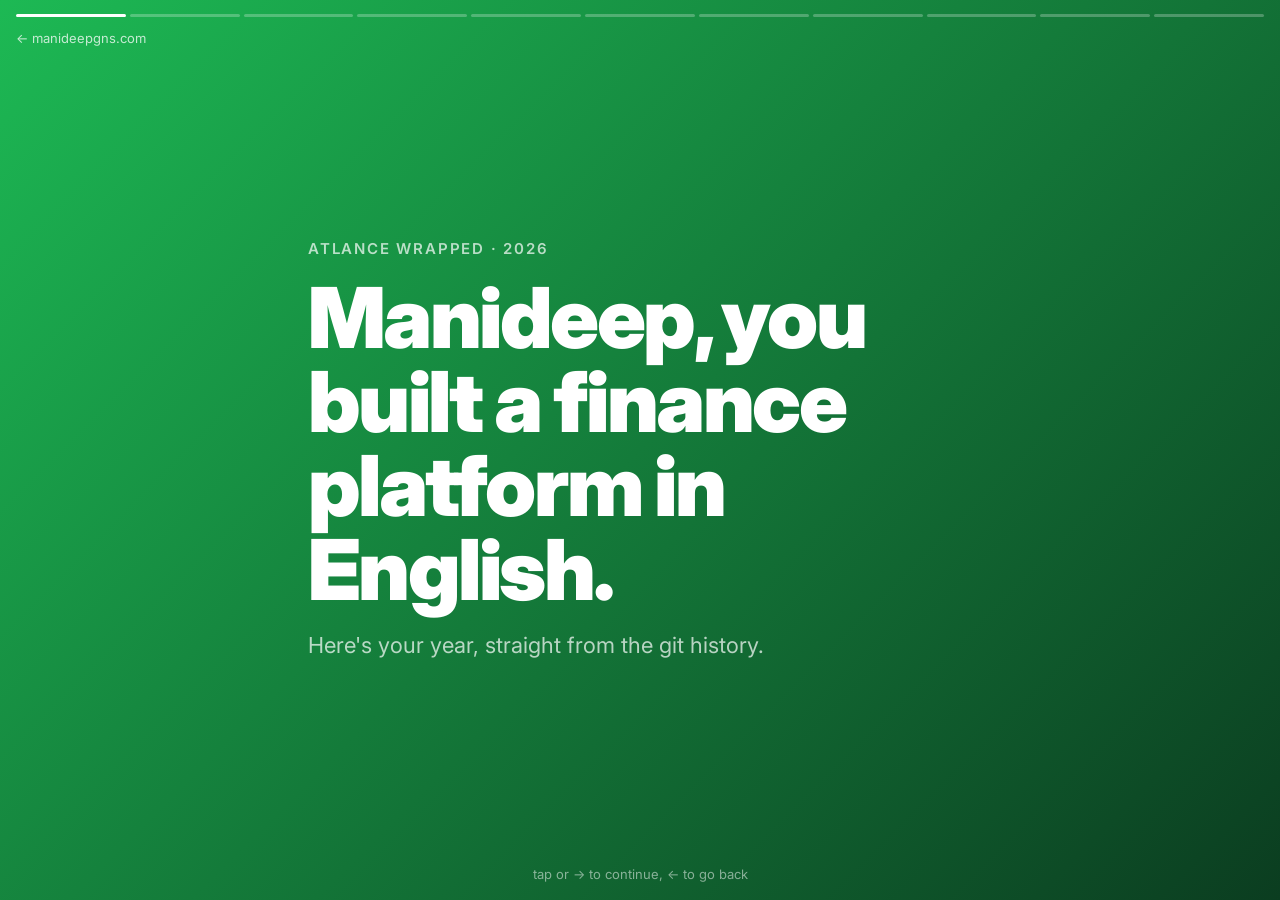
==== wrapped/index.html @ 39ee7c90 "feat(site): night-sky redesign — fly through the constellations of what I've built Home: a 3D star f" ====
<!doctype html>
<html lang="en">
<head>
<meta charset="utf-8">
<meta name="viewport" content="width=device-width, initial-scale=1">
<title>Wrapped 2026 | Manideep GNS</title>
<meta name="description" content="My first year of building Atlance, told like Spotify Wrapped.">
<link rel="icon" type="image/svg+xml" href="../favicon.svg">
<link href="https://fonts.googleapis.com/css2?family=Inter:wght@400;600;800;900&display=swap" rel="stylesheet">
<style>
  :root { --ink:#fff; --dim:rgba(255,255,255,.7); }
  * { box-sizing:border-box; margin:0; padding:0 }
  html,body { height:100%; background:#0b0b10; color:var(--ink); font-family:Inter,system-ui,sans-serif; overflow:hidden }
  .bars { position:fixed; top:14px; left:16px; right:16px; display:flex; gap:4px; z-index:10 }
  .bars i { flex:1; height:3px; border-radius:2px; background:rgba(255,255,255,.25); overflow:hidden }
  .bars i b { display:block; height:100%; width:0; background:#fff }
  .bars i.done b { width:100% }
  .bars i.on b { animation:fill 6s linear forwards }
  @keyframes fill { to { width:100% } }
  .slide { position:fixed; inset:0; display:none; flex-direction:column; justify-content:center; padding:64px 28px; max-width:720px; margin:0 auto; z-index:1 }
  .slide.on { display:flex; animation:in .5s ease-out }
  @keyframes in { from { opacity:0; transform:translateY(16px) } }
  .bg { position:fixed; inset:0; z-index:0; transition:background .6s }
  .k { font-size:15px; font-weight:600; letter-spacing:.12em; text-transform:uppercase; color:var(--dim); margin-bottom:18px }
  h1 { font-size:clamp(40px,9vw,84px); font-weight:900; line-height:1; letter-spacing:-.03em }
  h2 { font-size:clamp(28px,6vw,52px); font-weight:800; line-height:1.08; letter-spacing:-.02em }
  .big { font-size:clamp(72px,20vw,180px); font-weight:900; line-height:1; margin-bottom:22px; letter-spacing:-.05em }
  p { font-size:clamp(17px,2.6vw,22px); line-height:1.45; color:var(--dim); margin-top:18px }
  p strong { color:#fff }
  .quote { margin-top:22px; padding:16px 18px; border-left:4px solid #fff; background:rgba(0,0,0,.18); font-size:clamp(16px,2.4vw,20px); line-height:1.4; border-radius:0 10px 10px 0 }
  .chart { display:flex; align-items:flex-end; gap:8px; height:220px; margin-top:28px }
  .chart div { flex:1; background:rgba(255,255,255,.85); border-radius:6px 6px 0 0; position:relative; transform-origin:bottom; animation:grow .9s cubic-bezier(.2,.9,.3,1.2) both }
  .chart div span { position:absolute; bottom:-24px; left:0; right:0; text-align:center; font-size:12px; color:var(--dim) }
  .chart div em { position:absolute; top:-22px; left:0; right:0; text-align:center; font-size:12px; font-style:normal; font-weight:700 }
  @keyframes grow { from { transform:scaleY(0) } }
  ol { list-style:none; margin-top:26px }
  ol li { display:flex; align-items:baseline; gap:16px; font-size:clamp(22px,4.5vw,36px); font-weight:800; padding:8px 0; animation:in .5s ease-out both }
  ol li small { font-size:16px; font-weight:600; color:var(--dim); margin-left:auto }
  ol li b { width:36px; color:var(--dim) }
  .vs { display:flex; gap:20px; margin-top:28px }
  .vs div { flex:1; background:rgba(0,0,0,.2); border-radius:16px; padding:22px }
  .vs div .big { font-size:clamp(52px,12vw,96px) }
  .hint { position:fixed; bottom:18px; left:0; right:0; text-align:center; font-size:13px; color:rgba(255,255,255,.5) }
  .tap { position:fixed; top:0; bottom:0; width:35%; z-index:5; cursor:pointer }
  .tap.l { left:0 } .tap.r { right:0; width:65% }
</style>
</head>
<body>
<div class="bg" id="bg"></div>
<div class="bars" id="bars"></div>
<div class="tap l" id="prev"></div><div class="tap r" id="next"></div>

<section class="slide" data-bg="linear-gradient(135deg,#1DB954,#0b3d20)">
  <div class="k">Atlance Wrapped · 2026</div>
  <h1>Manideep, you built a finance platform in English.</h1>
  <p>Here's your year, straight from the git history.</p>
</section>

<section class="slide" data-bg="linear-gradient(135deg,#6a11cb,#2575fc)">
  <div class="k">It all started on</div>
  <h1>18 January 2026</h1>
  <div class="quote">“first commit”</div>
  <p>And the very next commit, minutes later:</p>
  <div class="quote">“add password protection”</div>
  <p>Controls before features. <strong>The most CA move in software history.</strong></p>
</section>

<section class="slide" data-bg="linear-gradient(135deg,#ff512f,#dd2476)">
  <div class="k">This year you shipped</div>
  <div class="big">4,078</div>
  <h2>commits</h2>
  <p>On <strong>215 different days</strong>. Your longest streak was <strong>61 days in a row</strong>, two months without one day off from shipping.</p>
</section>

<section class="slide" data-bg="linear-gradient(135deg,#f7971e,#c0392b)">
  <div class="k">Your month</div>
  <h1>September</h1>
  <p><strong>1,116 commits</strong>, 12× your January. You didn't slow down, you compounded.</p>
  <div class="chart" id="months"></div>
</section>

<section class="slide" data-bg="linear-gradient(135deg,#141e30,#243b55)">
  <div class="k">Your hour</div>
  <h1>4 PM</h1>
  <p>Your peak hour. But <strong>83 changes landed between midnight and 1 AM</strong>, and a few before sunrise.</p>
  <p>The books close in the day. The building happens at night.</p>
</section>

<section class="slide" data-bg="linear-gradient(135deg,#00b09b,#096c5c)">
  <div class="k">Your favourite day to build</div>
  <h1>Saturday</h1>
  <p><strong>650 commits</strong>, more than any weekday. Atlance is your weekend hobby that became the company's back office.</p>
</section>

<section class="slide" data-bg="linear-gradient(135deg,#8e2de2,#4a00e0)">
  <div class="k">Perfectly balanced</div>
  <div class="vs">
    <div><div class="big">1,340</div><h2>features</h2></div>
    <div><div class="big">1,328</div><h2>fixes</h2></div>
  </div>
  <p>For every new thing, almost exactly one fix. <strong>Your books balance, even in code.</strong></p>
</section>

<section class="slide" data-bg="linear-gradient(135deg,#e52d27,#8a1c1c)">
  <div class="k">Your top artists</div>
  <h2>The modules you couldn't stop playing</h2>
  <ol>
    <li style="animation-delay:.1s"><b>1</b>Billing<small>543</small></li>
    <li style="animation-delay:.25s"><b>2</b>AR<small>146</small></li>
    <li style="animation-delay:.4s"><b>3</b>API<small>144</small></li>
    <li style="animation-delay:.55s"><b>4</b>Referrals<small>119</small></li>
    <li style="animation-delay:.7s"><b>5</b>Pulse<small>99</small></li>
  </ol>
  <p>Billing outsold everything else. No surprise there.</p>
</section>

<section class="slide" data-bg="linear-gradient(135deg,#fc4a1a,#f7b733)">
  <div class="k">Your biggest day</div>
  <h1>2 September</h1>
  <div class="big">87</div>
  <p>commits in a single day. That's one every <strong>16 minutes</strong>, all day.</p>
</section>

<section class="slide" data-bg="linear-gradient(135deg,#373b44,#4286f4)">
  <div class="k">Most quoted person in the codebase</div>
  <h1>“owner”</h1>
  <p>Your rulings are written into <strong>117 commit messages</strong>. When the code needs to know why, it quotes you.</p>
  <p>Oh, and <strong>21 reverts</strong>. Even auditors change their minds.</p>
</section>

<section class="slide" data-bg="linear-gradient(135deg,#1DB954,#0b3d20)">
  <div class="k">That's a wrap</div>
  <h1>Not bad for someone whose only coding language is English.</h1>
  <p>See you in Wrapped 2027.</p>
</section>

<div class="hint">tap or → to continue, ← to go back</div>
<a href="../" style="position:fixed;top:30px;left:16px;z-index:11;font-size:13px;color:rgba(255,255,255,.75);text-decoration:none">← manideepgns.com</a>

<script>
  const months = [['Jan',93],['Feb',590],['Mar',201],['Apr',135],['May',193],['Jun',492],['Jul',598],['Aug',660],['Sep',1116]]
  const max = Math.max(...months.map(m => m[1]))
  document.getElementById('months').innerHTML = months.map(([m, n], i) =>
    `<div style="height:${(n / max) * 100}%;animation-delay:${i * 0.07}s"><em>${n}</em><span>${m}</span></div>`).join('')

  const slides = [...document.querySelectorAll('.slide')]
  const bars = document.getElementById('bars')
  bars.innerHTML = slides.map(() => '<i><b></b></i>').join('')
  let at = 0, timer
  function show(n) {
    at = Math.max(0, Math.min(slides.length - 1, n))
    slides.forEach((s, i) => s.classList.toggle('on', i === at))
    ;[...bars.children].forEach((b, i) => { b.className = i < at ? 'done' : '' })
    void bars.offsetWidth
    bars.children[at].className = 'on'
    document.getElementById('bg').style.background = slides[at].dataset.bg
    clearTimeout(timer)
    if (at < slides.length - 1) timer = setTimeout(() => show(at + 1), 6000)
  }
  document.getElementById('next').onclick = () => show(at + 1)
  document.getElementById('prev').onclick = () => show(at - 1)
  addEventListener('keydown', e => {
    if (e.key === 'ArrowRight' || e.key === ' ') show(at + 1)
    if (e.key === 'ArrowLeft') show(at - 1)
  })
  show(0)
</script>
</body>
</html>
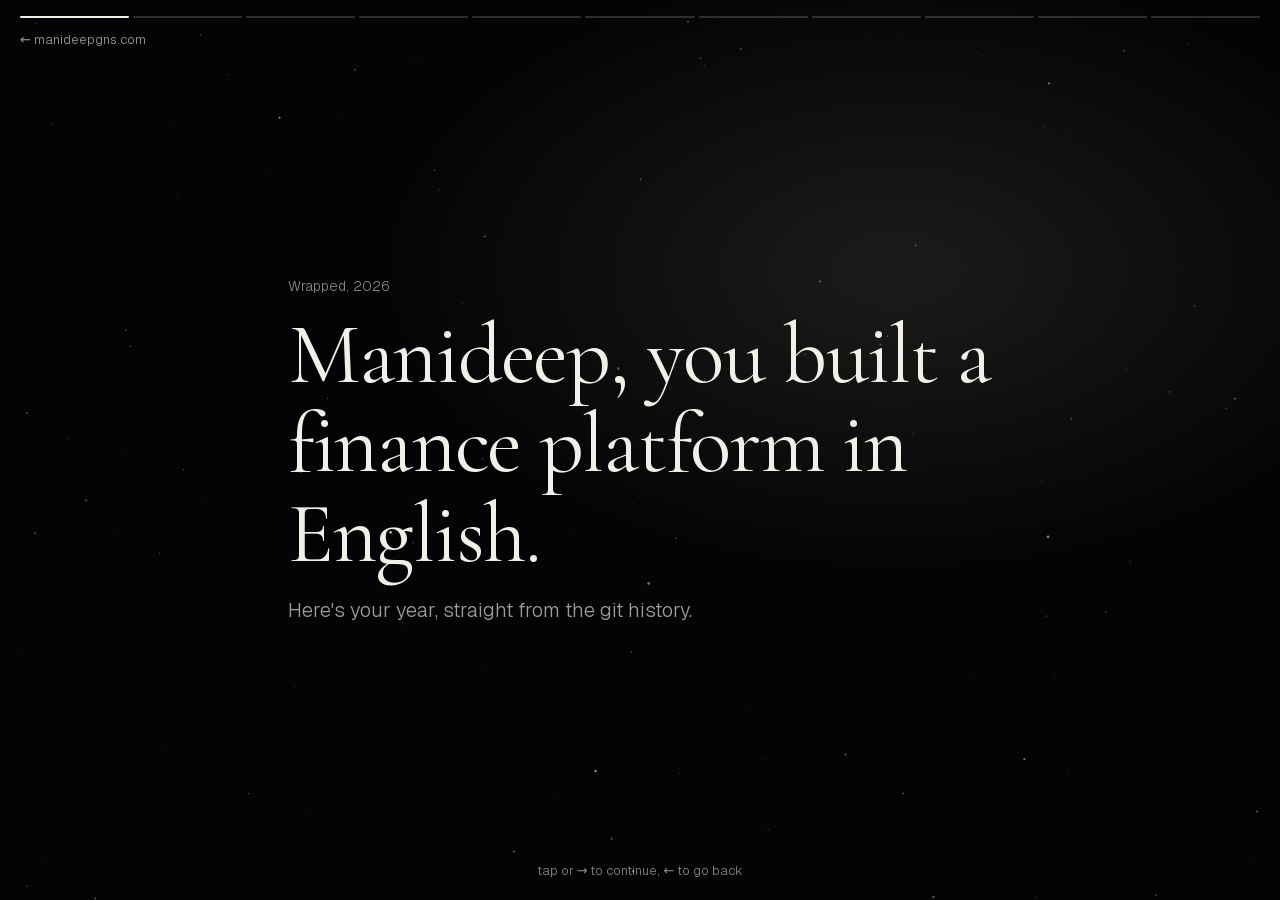
==== commit 212ba0a6: "fix(site): impeccable critique pass — systems story first, generalised finance, readable contrast, p" ====
--- a/wrapped/index.html
+++ b/wrapped/index.html
@@ -6,57 +6,57 @@
 <title>Wrapped 2026 | Manideep GNS</title>
 <meta name="description" content="My first year of building Atlance, told like Spotify Wrapped.">
 <link rel="icon" type="image/svg+xml" href="../favicon.svg">
-<link href="https://fonts.googleapis.com/css2?family=Inter:wght@400;600;800;900&display=swap" rel="stylesheet">
+<link rel="stylesheet" href="../assets/site.css">
 <style>
-  :root { --ink:#fff; --dim:rgba(255,255,255,.7); }
-  * { box-sizing:border-box; margin:0; padding:0 }
-  html,body { height:100%; background:#0b0b10; color:var(--ink); font-family:Inter,system-ui,sans-serif; overflow:hidden }
-  .bars { position:fixed; top:14px; left:16px; right:16px; display:flex; gap:4px; z-index:10 }
-  .bars i { flex:1; height:3px; border-radius:2px; background:rgba(255,255,255,.25); overflow:hidden }
-  .bars i b { display:block; height:100%; width:0; background:#fff }
+  html,body { height:100%; overflow:hidden }
+  .glow { position:fixed; inset:0; z-index:1; pointer-events:none; transition: background 1.2s ease }
+  .bars { position:fixed; top:16px; left:20px; right:20px; display:flex; gap:4px; z-index:10 }
+  .bars i { flex:1; height:2px; border-radius:2px; background:rgba(242,239,232,.18); overflow:hidden }
+  .bars i b { display:block; height:100%; width:0; background:var(--ink) }
   .bars i.done b { width:100% }
-  .bars i.on b { animation:fill 6s linear forwards }
+  .bars i.on b { animation: fill 6s linear forwards }
   @keyframes fill { to { width:100% } }
-  .slide { position:fixed; inset:0; display:none; flex-direction:column; justify-content:center; padding:64px 28px; max-width:720px; margin:0 auto; z-index:1 }
-  .slide.on { display:flex; animation:in .5s ease-out }
-  @keyframes in { from { opacity:0; transform:translateY(16px) } }
-  .bg { position:fixed; inset:0; z-index:0; transition:background .6s }
-  .k { font-size:15px; font-weight:600; letter-spacing:.12em; text-transform:uppercase; color:var(--dim); margin-bottom:18px }
-  h1 { font-size:clamp(40px,9vw,84px); font-weight:900; line-height:1; letter-spacing:-.03em }
-  h2 { font-size:clamp(28px,6vw,52px); font-weight:800; line-height:1.08; letter-spacing:-.02em }
-  .big { font-size:clamp(72px,20vw,180px); font-weight:900; line-height:1; margin-bottom:22px; letter-spacing:-.05em }
-  p { font-size:clamp(17px,2.6vw,22px); line-height:1.45; color:var(--dim); margin-top:18px }
-  p strong { color:#fff }
-  .quote { margin-top:22px; padding:16px 18px; border-left:4px solid #fff; background:rgba(0,0,0,.18); font-size:clamp(16px,2.4vw,20px); line-height:1.4; border-radius:0 10px 10px 0 }
-  .chart { display:flex; align-items:flex-end; gap:8px; height:220px; margin-top:28px }
-  .chart div { flex:1; background:rgba(255,255,255,.85); border-radius:6px 6px 0 0; position:relative; transform-origin:bottom; animation:grow .9s cubic-bezier(.2,.9,.3,1.2) both }
-  .chart div span { position:absolute; bottom:-24px; left:0; right:0; text-align:center; font-size:12px; color:var(--dim) }
-  .chart div em { position:absolute; top:-22px; left:0; right:0; text-align:center; font-size:12px; font-style:normal; font-weight:700 }
+  .slide { position:fixed; inset:0; z-index:3; display:none; flex-direction:column; justify-content:center; padding:72px 28px; max-width:760px; margin:0 auto }
+  .slide.on { display:flex; animation: rise .8s cubic-bezier(.16,1,.3,1) }
+  @keyframes rise { from { opacity:0; transform:translateY(14px) } }
+  .k { font-size:14px; color:var(--faint); margin-bottom:14px }
+  .slide h1 { font-family:var(--serif); font-weight:400; font-size:clamp(44px,8vw,86px); line-height:1.04; letter-spacing:-.015em; font-variant-numeric: lining-nums }
+  .slide h2 { font-family:var(--serif); font-style:italic; font-weight:400; font-size:clamp(28px,5vw,46px); line-height:1.1 }
+  .big { font-family:var(--serif); font-weight:300; font-size:clamp(84px,18vw,170px); line-height:1; letter-spacing:-.03em; font-variant-numeric: lining-nums; margin-bottom:4px }
+  .slide p { font-size:clamp(17px,2.4vw,20px); line-height:1.5; color:var(--dim); margin-top:16px }
+  .slide p strong { color:var(--ink); font-weight:500 }
+  .quote { margin-top:18px; font-family:var(--serif); font-style:italic; font-size:clamp(22px,3.4vw,30px); color:var(--ink) }
+  .chart { display:flex; align-items:flex-end; gap:10px; height:200px; margin-top:34px }
+  .chart div { flex:1; background:rgba(242,239,232,.82); border-radius:3px 3px 0 0; position:relative; transform-origin:bottom; animation: grow .9s cubic-bezier(.16,1,.3,1) both }
+  .chart div span { position:absolute; bottom:-22px; left:0; right:0; text-align:center; font-size:12px; color:var(--faint) }
+  .chart div em { position:absolute; top:-20px; left:0; right:0; text-align:center; font-size:12px; font-style:normal; color:var(--dim) }
   @keyframes grow { from { transform:scaleY(0) } }
-  ol { list-style:none; margin-top:26px }
-  ol li { display:flex; align-items:baseline; gap:16px; font-size:clamp(22px,4.5vw,36px); font-weight:800; padding:8px 0; animation:in .5s ease-out both }
-  ol li small { font-size:16px; font-weight:600; color:var(--dim); margin-left:auto }
-  ol li b { width:36px; color:var(--dim) }
-  .vs { display:flex; gap:20px; margin-top:28px }
-  .vs div { flex:1; background:rgba(0,0,0,.2); border-radius:16px; padding:22px }
-  .vs div .big { font-size:clamp(52px,12vw,96px) }
-  .hint { position:fixed; bottom:18px; left:0; right:0; text-align:center; font-size:13px; color:rgba(255,255,255,.5) }
-  .tap { position:fixed; top:0; bottom:0; width:35%; z-index:5; cursor:pointer }
-  .tap.l { left:0 } .tap.r { right:0; width:65% }
+  ol { list-style:none; margin-top:22px }
+  ol li { display:flex; align-items:baseline; gap:16px; font-family:var(--serif); font-size:clamp(26px,4.4vw,38px); padding:6px 0; animation: rise .6s cubic-bezier(.16,1,.3,1) both }
+  ol li small { font-family:var(--sans); font-size:15px; color:var(--faint); margin-left:auto }
+  ol li b { width:32px; font-weight:400; color:var(--faint); font-style:italic }
+  .vs { display:flex; gap:40px; margin-top:20px }
+  .vs h2 { font-size:28px }
+  .hint { position:fixed; bottom:18px; left:0; right:0; text-align:center; font-size:13px; color:var(--faint); z-index:4 }
+  .back { position:fixed; top:30px; left:20px; z-index:11; font-size:13px; color:var(--dim) }
+  .tap { position:fixed; top:0; bottom:0; z-index:5; cursor:pointer }
+  .tap.l { left:0; width:35% } .tap.r { right:0; width:65% }
+  @media (prefers-reduced-motion: reduce) { .slide.on, .chart div, ol li { animation:none } .bars i.on b { animation:none; width:100% } }
 </style>
 </head>
 <body>
-<div class="bg" id="bg"></div>
+<canvas class="stars" data-flight="calm" aria-hidden="true"></canvas>
+<div class="glow" id="bg"></div>
 <div class="bars" id="bars"></div>
 <div class="tap l" id="prev"></div><div class="tap r" id="next"></div>
 
-<section class="slide" data-bg="linear-gradient(135deg,#1DB954,#0b3d20)">
-  <div class="k">Atlance Wrapped · 2026</div>
+<section class="slide" data-bg="radial-gradient(60% 50% at 70% 30%, rgba(255,236,206,.10), transparent 70%)">
+  <div class="k">Wrapped, 2026</div>
   <h1>Manideep, you built a finance platform in English.</h1>
   <p>Here's your year, straight from the git history.</p>
 </section>
 
-<section class="slide" data-bg="linear-gradient(135deg,#6a11cb,#2575fc)">
+<section class="slide" data-bg="radial-gradient(55% 45% at 25% 70%, rgba(206,214,255,.10), transparent 70%)">
   <div class="k">It all started on</div>
   <h1>18 January 2026</h1>
   <div class="quote">“first commit”</div>
@@ -65,34 +65,34 @@
   <p>Controls before features. <strong>The most CA move in software history.</strong></p>
 </section>
 
-<section class="slide" data-bg="linear-gradient(135deg,#ff512f,#dd2476)">
+<section class="slide" data-bg="radial-gradient(60% 50% at 70% 30%, rgba(255,236,206,.10), transparent 70%)">
   <div class="k">This year you shipped</div>
   <div class="big">4,078</div>
   <h2>commits</h2>
   <p>On <strong>215 different days</strong>. Your longest streak was <strong>61 days in a row</strong>, two months without one day off from shipping.</p>
 </section>
 
-<section class="slide" data-bg="linear-gradient(135deg,#f7971e,#c0392b)">
+<section class="slide" data-bg="radial-gradient(55% 45% at 25% 70%, rgba(206,214,255,.10), transparent 70%)">
   <div class="k">Your month</div>
   <h1>September</h1>
   <p><strong>1,116 commits</strong>, 12× your January. You didn't slow down, you compounded.</p>
   <div class="chart" id="months"></div>
 </section>
 
-<section class="slide" data-bg="linear-gradient(135deg,#141e30,#243b55)">
+<section class="slide" data-bg="radial-gradient(60% 50% at 70% 30%, rgba(255,236,206,.10), transparent 70%)">
   <div class="k">Your hour</div>
   <h1>4 PM</h1>
   <p>Your peak hour. But <strong>83 changes landed between midnight and 1 AM</strong>, and a few before sunrise.</p>
   <p>The books close in the day. The building happens at night.</p>
 </section>
 
-<section class="slide" data-bg="linear-gradient(135deg,#00b09b,#096c5c)">
+<section class="slide" data-bg="radial-gradient(55% 45% at 25% 70%, rgba(206,214,255,.10), transparent 70%)">
   <div class="k">Your favourite day to build</div>
   <h1>Saturday</h1>
   <p><strong>650 commits</strong>, more than any weekday. Atlance is your weekend hobby that became the company's back office.</p>
 </section>
 
-<section class="slide" data-bg="linear-gradient(135deg,#8e2de2,#4a00e0)">
+<section class="slide" data-bg="radial-gradient(60% 50% at 70% 30%, rgba(255,236,206,.10), transparent 70%)">
   <div class="k">Perfectly balanced</div>
   <div class="vs">
     <div><div class="big">1,340</div><h2>features</h2></div>
@@ -101,7 +101,7 @@
   <p>For every new thing, almost exactly one fix. <strong>Your books balance, even in code.</strong></p>
 </section>
 
-<section class="slide" data-bg="linear-gradient(135deg,#e52d27,#8a1c1c)">
+<section class="slide" data-bg="radial-gradient(55% 45% at 25% 70%, rgba(206,214,255,.10), transparent 70%)">
   <div class="k">Your top artists</div>
   <h2>The modules you couldn't stop playing</h2>
   <ol>
@@ -114,28 +114,28 @@
   <p>Billing outsold everything else. No surprise there.</p>
 </section>
 
-<section class="slide" data-bg="linear-gradient(135deg,#fc4a1a,#f7b733)">
+<section class="slide" data-bg="radial-gradient(60% 50% at 70% 30%, rgba(255,236,206,.10), transparent 70%)">
   <div class="k">Your biggest day</div>
   <h1>2 September</h1>
   <div class="big">87</div>
   <p>commits in a single day. That's one every <strong>16 minutes</strong>, all day.</p>
 </section>
 
-<section class="slide" data-bg="linear-gradient(135deg,#373b44,#4286f4)">
+<section class="slide" data-bg="radial-gradient(55% 45% at 25% 70%, rgba(206,214,255,.10), transparent 70%)">
   <div class="k">Most quoted person in the codebase</div>
   <h1>“owner”</h1>
   <p>Your rulings are written into <strong>117 commit messages</strong>. When the code needs to know why, it quotes you.</p>
   <p>Oh, and <strong>21 reverts</strong>. Even auditors change their minds.</p>
 </section>
 
-<section class="slide" data-bg="linear-gradient(135deg,#1DB954,#0b3d20)">
+<section class="slide" data-bg="radial-gradient(60% 50% at 70% 30%, rgba(255,236,206,.10), transparent 70%)">
   <div class="k">That's a wrap</div>
   <h1>Not bad for someone whose only coding language is English.</h1>
   <p>See you in Wrapped 2027.</p>
 </section>
 
 <div class="hint">tap or → to continue, ← to go back</div>
-<a href="../" style="position:fixed;top:30px;left:16px;z-index:11;font-size:13px;color:rgba(255,255,255,.75);text-decoration:none">← manideepgns.com</a>
+<a class="back" href="../">← manideepgns.com</a>
 
 <script>
   const months = [['Jan',93],['Feb',590],['Mar',201],['Apr',135],['May',193],['Jun',492],['Jul',598],['Aug',660],['Sep',1116]]
@@ -165,5 +165,6 @@
   })
   show(0)
 </script>
+<script src="../assets/sky.js" defer></script>
 </body>
 </html>
--- a/assets/site.css
+++ b/assets/site.css
@@ -0,0 +1,103 @@
+/* manideepgns.com: one night sky for every page.
+   Type rule: Cormorant Garamond for the sky (names, headlines; italic for star names, as old
+   celestial atlases label constellations). Geist for reading text and controls. */
+
+@font-face { font-family: 'Cormorant Garamond'; font-style: normal; font-weight: 300 700; font-display: swap; src: url(../fonts/cormorant.woff2) format('woff2') }
+@font-face { font-family: 'Cormorant Garamond'; font-style: italic; font-weight: 300 700; font-display: swap; src: url(../fonts/cormorant-italic.woff2) format('woff2') }
+@font-face { font-family: 'Geist'; font-style: normal; font-weight: 100 900; font-display: swap; src: url(../fonts/geist.woff2) format('woff2') }
+
+:root {
+  --night: #040406; --ink: #f2efe8; --dim: rgba(242,239,232,.66); --faint: rgba(242,239,232,.56);
+  --rule: rgba(242,239,232,.14); --line: rgba(242,239,232,.5); --glass: rgba(10,10,14,.55);
+  --serif: 'Cormorant Garamond', Georgia, serif; --sans: Geist, system-ui, sans-serif;
+}
+* { box-sizing: border-box; margin: 0; padding: 0 }
+html { background: var(--night); scroll-behavior: smooth }
+body { color: var(--ink); font: 16px/1.6 var(--sans); font-weight: 300; -webkit-font-smoothing: antialiased; text-rendering: optimizeLegibility }
+a { color: inherit; text-decoration: none }
+:focus-visible { outline: 1.5px solid var(--ink); outline-offset: 4px; border-radius: 4px }
+::selection { background: rgba(242,239,232,.85); color: #0b0b0d }
+
+/* the sky behind everything */
+canvas.stars { position: fixed; inset: 0; width: 100%; height: 100%; display: block; z-index: 0; pointer-events: none }
+
+/* top bar */
+.top { position: fixed; top: 0; left: 0; right: 0; display: flex; justify-content: space-between; align-items: center; padding: 24px 36px; z-index: 10; font-size: 14px; font-weight: 400 }
+.top .me { font-family: var(--serif); font-size: 21px; font-weight: 500; letter-spacing: .01em }
+.top nav { display: flex; gap: 28px; color: var(--dim) }
+.top nav a { transition: color .3s; padding: 12px 2px; margin: -12px -2px }
+.top nav a:hover, .top nav a[aria-current] { color: var(--ink) }
+.top.solid { background: linear-gradient(var(--night) 58%, rgba(4,4,6,0)) }
+
+/* pills */
+.pill { display: inline-flex; gap: 8px; align-items: center; padding: 11px 20px; border: 1px solid rgba(242,239,232,.28); border-radius: 999px; font-size: 14px; font-weight: 400; transition: background .3s, border-color .3s }
+.pill:hover { background: rgba(242,239,232,.08); border-color: var(--ink) }
+.pill.solid { background: var(--ink); color: #0b0b0d; border-color: var(--ink); font-weight: 500 }
+.pill.solid:hover { background: #fff }
+
+footer.foot { position: relative; z-index: 2; display: flex; justify-content: space-between; gap: 16px; max-width: 1240px; margin: 0 auto; padding: 28px 36px 40px; color: var(--faint); font-size: 13px; border-top: 1px solid var(--rule) }
+footer.foot a:hover { color: var(--ink) }
+
+/* ── reading pages (writing, memo, stack) ── */
+.page { position: relative; z-index: 2; max-width: 760px; margin: 0 auto; padding: 150px 28px 96px }
+.page .kicker { color: var(--faint); font-size: 14px }
+.page h1 { font-family: var(--serif); font-weight: 400; font-size: clamp(44px, 6vw, 76px); line-height: 1.04; letter-spacing: -.015em; margin-top: 10px }
+.page h1 em { font-style: italic }
+.page .lede { margin-top: 18px; font-size: 19px; color: var(--dim); max-width: 52ch }
+
+/* writing index */
+.posts { margin-top: 64px; display: grid; gap: 18px }
+.post { display: block; padding: 28px 30px; border: 1px solid var(--rule); border-radius: 18px; transition: border-color .3s, transform .3s cubic-bezier(.16,1,.3,1) }
+a.post:hover { border-color: rgba(242,239,232,.4); transform: translateY(-2px) }
+.post .meta { color: var(--faint); font-size: 13.5px }
+.post h2 { font-family: var(--serif); font-style: italic; font-weight: 400; font-size: 34px; line-height: 1.1; margin-top: 8px }
+.post p { color: var(--dim); margin-top: 10px }
+.post.soon { opacity: .6 }
+
+/* stack */
+.group { margin-top: 64px }
+.group h2 { font-family: var(--serif); font-style: italic; font-weight: 400; font-size: 32px }
+.group > p { color: var(--dim); margin-top: 6px; max-width: 56ch }
+.tools { margin-top: 14px; display: grid; grid-template-columns: 1fr 1fr; gap: 0 40px }
+.tool { padding: 16px 0; border-top: 1px solid var(--rule) }
+.tool b { font-weight: 500; display: block }
+.tool span { color: var(--dim); font-size: 14.5px; display: block; margin-top: 4px }
+
+/* memo */
+.essay { position: relative; z-index: 2; max-width: 760px; margin: 0 auto; padding: 150px 28px 96px }
+.essay-head .eyebrow { color: var(--faint); font-size: 14px }
+.essay-head h1 { font-family: var(--serif); font-weight: 400; font-size: clamp(40px, 5.4vw, 66px); line-height: 1.06; letter-spacing: -.01em; margin-top: 12px }
+.essay-head .frame { margin-top: 20px; color: var(--dim); font-size: 17px }
+.essay-head .frame-update { margin-top: 10px; color: var(--faint); font-size: 15px }
+.essay-body { margin-top: 56px; font-size: 18px; line-height: 1.75 }
+.essay-body h2 { font-family: var(--serif); font-style: italic; font-weight: 500; font-size: 34px; line-height: 1.15; margin: 56px 0 14px }
+.essay-body h3 { font-weight: 500; font-size: 19px; margin: 32px 0 8px }
+.essay-body p { margin: 0 0 18px; color: rgba(242,239,232,.86) }
+.essay-body strong { font-weight: 500; color: var(--ink) }
+.essay-body ul, .essay-body ol { margin: 0 0 18px 22px; color: rgba(242,239,232,.86) }
+.essay-body li { margin-bottom: 6px }
+.essay-body a { text-decoration: underline; text-decoration-color: var(--faint); text-underline-offset: 3px }
+.essay-body blockquote { margin: 0 0 22px; padding: 0; font-family: var(--serif); font-style: italic; font-size: 26px; line-height: 1.35; color: var(--ink) }
+.essay-body blockquote p { color: inherit; margin: 0 }
+.essay-body .callout { margin: 26px 0; padding: 20px 24px; border: 1px solid var(--rule); border-radius: 16px }
+.essay-body .callout p { margin: 0 }
+.essay-body pre { margin: 22px 0 26px; padding: 20px; overflow-x: auto; border: 1px solid var(--rule); border-radius: 14px; background: rgba(8,8,12,.8); font: 12.5px/1.5 ui-monospace, 'SF Mono', Menlo, monospace; color: rgba(242,239,232,.82) }
+.essay-body table { width: 100%; border-collapse: collapse; margin: 18px 0 26px; font-size: 15px }
+.essay-body th, .essay-body td { text-align: left; padding: 10px 12px; border-bottom: 1px solid var(--rule); vertical-align: top }
+.essay-body th { font-weight: 500; color: var(--dim) }
+.essay-body code { font: .88em ui-monospace, 'SF Mono', Menlo, monospace }
+.status-frame { margin-top: 48px; padding: 24px 26px; border: 1px solid var(--rule); border-radius: 18px }
+.status-head { font-family: var(--serif); font-style: italic; font-size: 26px; margin-bottom: 8px }
+.essay-foot { margin-top: 56px; padding-top: 24px; border-top: 1px solid var(--rule); color: var(--faint); font-size: 14px }
+.essay-foot .back { color: var(--ink) }
+
+@media (max-width: 760px) {
+  .top { padding: 18px 20px } .top nav { gap: 18px; font-size: 14px }
+  .top nav a.wide { display: none }
+  .page, .essay { padding: 120px 20px 72px }
+  .tools { grid-template-columns: minmax(0, 1fr) }
+  footer.foot { padding: 24px 20px 32px; flex-direction: column }
+}
+
+/* Cormorant defaults to old-style figures; headings read better with lining numerals */
+h1, h2, h3 { font-variant-numeric: lining-nums }
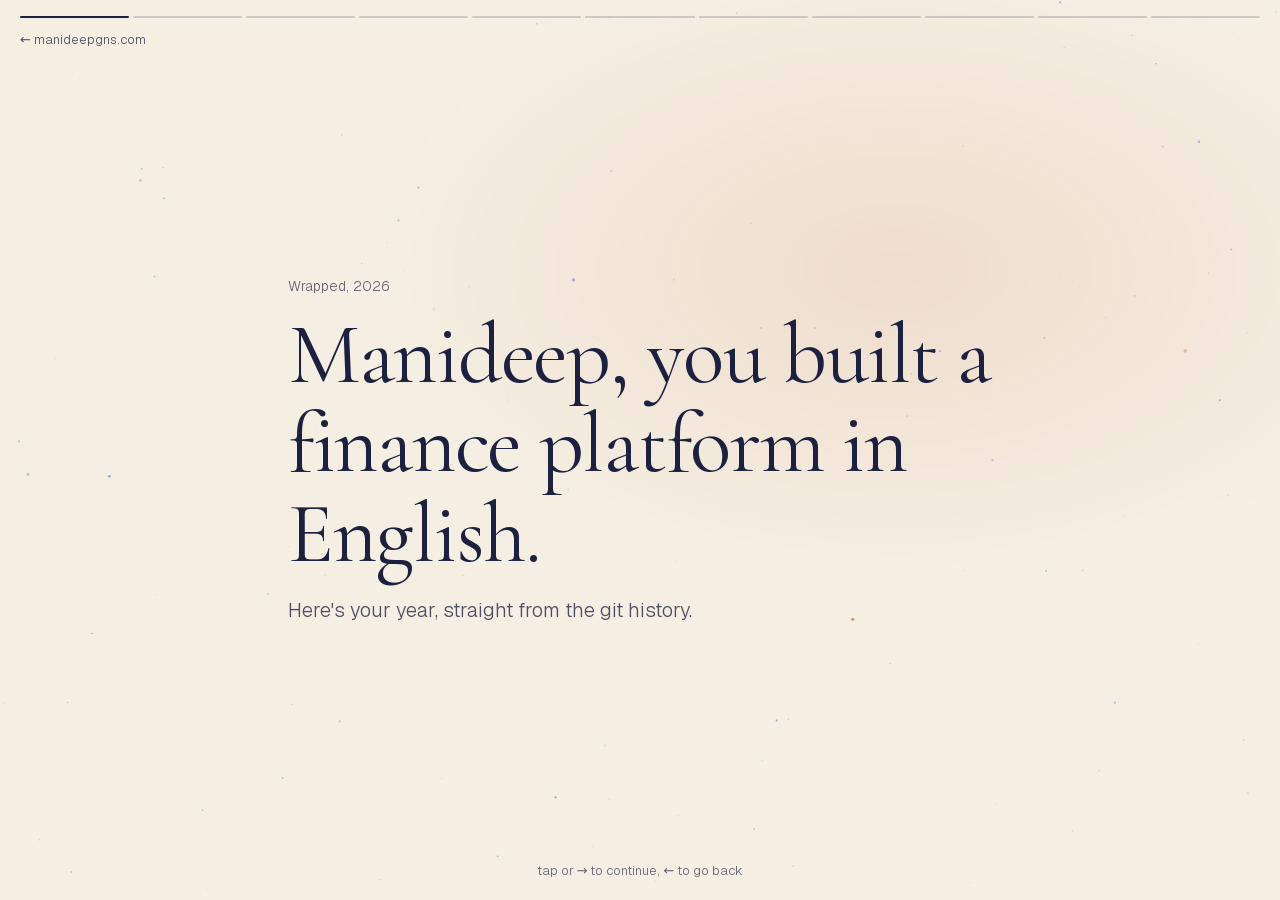
==== commit 3795189e: "feat(site): a daytime theme — cream paper, indigo ink, vermilion stars Follows the device setting; a" ====
--- a/wrapped/index.html
+++ b/wrapped/index.html
@@ -6,12 +6,13 @@
 <title>Wrapped 2026 | Manideep GNS</title>
 <meta name="description" content="My first year of building Atlance, told like Spotify Wrapped.">
 <link rel="icon" type="image/svg+xml" href="../favicon.svg">
+<script src="../assets/theme.js"></script>
 <link rel="stylesheet" href="../assets/site.css">
 <style>
   html,body { height:100%; overflow:hidden }
   .glow { position:fixed; inset:0; z-index:1; pointer-events:none; transition: background 1.2s ease }
   .bars { position:fixed; top:16px; left:20px; right:20px; display:flex; gap:4px; z-index:10 }
-  .bars i { flex:1; height:2px; border-radius:2px; background:rgba(242,239,232,.18); overflow:hidden }
+  .bars i { flex:1; height:2px; border-radius:2px; background:rgba(var(--ink-rgb),.18); overflow:hidden }
   .bars i b { display:block; height:100%; width:0; background:var(--ink) }
   .bars i.done b { width:100% }
   .bars i.on b { animation: fill 6s linear forwards }
@@ -27,7 +28,7 @@
   .slide p strong { color:var(--ink); font-weight:500 }
   .quote { margin-top:18px; font-family:var(--serif); font-style:italic; font-size:clamp(22px,3.4vw,30px); color:var(--ink) }
   .chart { display:flex; align-items:flex-end; gap:10px; height:200px; margin-top:34px }
-  .chart div { flex:1; background:rgba(242,239,232,.82); border-radius:3px 3px 0 0; position:relative; transform-origin:bottom; animation: grow .9s cubic-bezier(.16,1,.3,1) both }
+  .chart div { flex:1; background:rgba(var(--ink-rgb),.82); border-radius:3px 3px 0 0; position:relative; transform-origin:bottom; animation: grow .9s cubic-bezier(.16,1,.3,1) both }
   .chart div span { position:absolute; bottom:-22px; left:0; right:0; text-align:center; font-size:12px; color:var(--faint) }
   .chart div em { position:absolute; top:-20px; left:0; right:0; text-align:center; font-size:12px; font-style:normal; color:var(--dim) }
   @keyframes grow { from { transform:scaleY(0) } }
@@ -50,13 +51,13 @@
 <div class="bars" id="bars"></div>
 <div class="tap l" id="prev"></div><div class="tap r" id="next"></div>
 
-<section class="slide" data-bg="radial-gradient(60% 50% at 70% 30%, rgba(255,236,206,.10), transparent 70%)">
+<section class="slide" data-bg="radial-gradient(60% 50% at 70% 30%, rgba(var(--star-warm),.10), transparent 70%)">
   <div class="k">Wrapped, 2026</div>
   <h1>Manideep, you built a finance platform in English.</h1>
   <p>Here's your year, straight from the git history.</p>
 </section>
 
-<section class="slide" data-bg="radial-gradient(55% 45% at 25% 70%, rgba(206,214,255,.10), transparent 70%)">
+<section class="slide" data-bg="radial-gradient(55% 45% at 25% 70%, rgba(var(--star-cool),.10), transparent 70%)">
   <div class="k">It all started on</div>
   <h1>18 January 2026</h1>
   <div class="quote">“first commit”</div>
@@ -65,34 +66,34 @@
   <p>Controls before features. <strong>The most CA move in software history.</strong></p>
 </section>
 
-<section class="slide" data-bg="radial-gradient(60% 50% at 70% 30%, rgba(255,236,206,.10), transparent 70%)">
+<section class="slide" data-bg="radial-gradient(60% 50% at 70% 30%, rgba(var(--star-warm),.10), transparent 70%)">
   <div class="k">This year you shipped</div>
   <div class="big">4,078</div>
   <h2>commits</h2>
   <p>On <strong>215 different days</strong>. Your longest streak was <strong>61 days in a row</strong>, two months without one day off from shipping.</p>
 </section>
 
-<section class="slide" data-bg="radial-gradient(55% 45% at 25% 70%, rgba(206,214,255,.10), transparent 70%)">
+<section class="slide" data-bg="radial-gradient(55% 45% at 25% 70%, rgba(var(--star-cool),.10), transparent 70%)">
   <div class="k">Your month</div>
   <h1>September</h1>
   <p><strong>1,116 commits</strong>, 12× your January. You didn't slow down, you compounded.</p>
   <div class="chart" id="months"></div>
 </section>
 
-<section class="slide" data-bg="radial-gradient(60% 50% at 70% 30%, rgba(255,236,206,.10), transparent 70%)">
+<section class="slide" data-bg="radial-gradient(60% 50% at 70% 30%, rgba(var(--star-warm),.10), transparent 70%)">
   <div class="k">Your hour</div>
   <h1>4 PM</h1>
   <p>Your peak hour. But <strong>83 changes landed between midnight and 1 AM</strong>, and a few before sunrise.</p>
   <p>The books close in the day. The building happens at night.</p>
 </section>
 
-<section class="slide" data-bg="radial-gradient(55% 45% at 25% 70%, rgba(206,214,255,.10), transparent 70%)">
+<section class="slide" data-bg="radial-gradient(55% 45% at 25% 70%, rgba(var(--star-cool),.10), transparent 70%)">
   <div class="k">Your favourite day to build</div>
   <h1>Saturday</h1>
   <p><strong>650 commits</strong>, more than any weekday. Atlance is your weekend hobby that became the company's back office.</p>
 </section>
 
-<section class="slide" data-bg="radial-gradient(60% 50% at 70% 30%, rgba(255,236,206,.10), transparent 70%)">
+<section class="slide" data-bg="radial-gradient(60% 50% at 70% 30%, rgba(var(--star-warm),.10), transparent 70%)">
   <div class="k">Perfectly balanced</div>
   <div class="vs">
     <div><div class="big">1,340</div><h2>features</h2></div>
@@ -101,7 +102,7 @@
   <p>For every new thing, almost exactly one fix. <strong>Your books balance, even in code.</strong></p>
 </section>
 
-<section class="slide" data-bg="radial-gradient(55% 45% at 25% 70%, rgba(206,214,255,.10), transparent 70%)">
+<section class="slide" data-bg="radial-gradient(55% 45% at 25% 70%, rgba(var(--star-cool),.10), transparent 70%)">
   <div class="k">Your top artists</div>
   <h2>The modules you couldn't stop playing</h2>
   <ol>
@@ -114,21 +115,21 @@
   <p>Billing outsold everything else. No surprise there.</p>
 </section>
 
-<section class="slide" data-bg="radial-gradient(60% 50% at 70% 30%, rgba(255,236,206,.10), transparent 70%)">
+<section class="slide" data-bg="radial-gradient(60% 50% at 70% 30%, rgba(var(--star-warm),.10), transparent 70%)">
   <div class="k">Your biggest day</div>
   <h1>2 September</h1>
   <div class="big">87</div>
   <p>commits in a single day. That's one every <strong>16 minutes</strong>, all day.</p>
 </section>
 
-<section class="slide" data-bg="radial-gradient(55% 45% at 25% 70%, rgba(206,214,255,.10), transparent 70%)">
+<section class="slide" data-bg="radial-gradient(55% 45% at 25% 70%, rgba(var(--star-cool),.10), transparent 70%)">
   <div class="k">Most quoted person in the codebase</div>
   <h1>“owner”</h1>
   <p>Your rulings are written into <strong>117 commit messages</strong>. When the code needs to know why, it quotes you.</p>
   <p>Oh, and <strong>21 reverts</strong>. Even auditors change their minds.</p>
 </section>
 
-<section class="slide" data-bg="radial-gradient(60% 50% at 70% 30%, rgba(255,236,206,.10), transparent 70%)">
+<section class="slide" data-bg="radial-gradient(60% 50% at 70% 30%, rgba(var(--star-warm),.10), transparent 70%)">
   <div class="k">That's a wrap</div>
   <h1>Not bad for someone whose only coding language is English.</h1>
   <p>See you in Wrapped 2027.</p>
--- a/assets/site.css
+++ b/assets/site.css
@@ -7,16 +7,44 @@
 @font-face { font-family: 'Geist'; font-style: normal; font-weight: 100 900; font-display: swap; src: url(../fonts/geist.woff2) format('woff2') }
 
 :root {
-  --night: #040406; --ink: #f2efe8; --dim: rgba(242,239,232,.66); --faint: rgba(242,239,232,.56);
-  --rule: rgba(242,239,232,.14); --line: rgba(242,239,232,.5); --glass: rgba(10,10,14,.55);
+  --night: #040406; --bg-rgb: 4,4,6; --ink: #f2efe8; --ink-rgb: 242,239,232;
+  --dim: rgba(var(--ink-rgb),.66); --faint: rgba(var(--ink-rgb),.56);
+  --rule: rgba(var(--ink-rgb),.14); --line: rgba(var(--ink-rgb),.5); --glass: rgba(10,10,14,.55);
+  --on-ink: #0b0b0d; --ink-hi: #fff; --code-bg: rgba(8,8,12,.8);
+  --accent: var(--ink); --em: var(--ink);
+  /* stars and their glow, as r,g,b so canvas and CSS share them */
+  --star-warm: 255,226,189; --star-cool: 238,242,255; --glow: 255,246,230; --star-a: 1;
   --serif: 'Cormorant Garamond', Georgia, serif; --sans: Geist, system-ui, sans-serif;
+  color-scheme: dark;
+}
+/* daytime: the same sky as an old printed star atlas. Cream paper, indigo ink, vermilion for the bright stars */
+:root[data-theme="light"] {
+  --night: #f5efe3; --bg-rgb: 245,239,227; --ink: #1c2140; --ink-rgb: 28,33,64;
+  --dim: rgba(var(--ink-rgb),.78); --faint: rgba(var(--ink-rgb),.68);
+  --rule: rgba(var(--ink-rgb),.16); --line: rgba(var(--ink-rgb),.42); --glass: rgba(245,239,227,.7);
+  --on-ink: #f5efe3; --ink-hi: #c2410c; --code-bg: rgba(255,255,255,.55);
+  --accent: #c2410c; --em: #c2410c;
+  --star-warm: 194,65,12; --star-cool: 37,84,196; --glow: 194,65,12; --star-a: .7;
+  color-scheme: light;
+}
+@media (prefers-color-scheme: light) {
+  :root:not([data-theme="dark"]) {
+    --night: #f5efe3; --bg-rgb: 245,239,227; --ink: #1c2140; --ink-rgb: 28,33,64;
+    --dim: rgba(var(--ink-rgb),.78); --faint: rgba(var(--ink-rgb),.68);
+    --rule: rgba(var(--ink-rgb),.16); --line: rgba(var(--ink-rgb),.42); --glass: rgba(245,239,227,.7);
+    --on-ink: #f5efe3; --ink-hi: #c2410c; --code-bg: rgba(255,255,255,.55);
+    --accent: #c2410c; --em: #c2410c;
+    --star-warm: 194,65,12; --star-cool: 37,84,196; --glow: 194,65,12; --star-a: .7;
+    color-scheme: light;
+  }
 }
 * { box-sizing: border-box; margin: 0; padding: 0 }
-html { background: var(--night); scroll-behavior: smooth }
+html { background: var(--night); scroll-behavior: smooth; transition: background-color .4s }
+body { background: var(--night) }
 body { color: var(--ink); font: 16px/1.6 var(--sans); font-weight: 300; -webkit-font-smoothing: antialiased; text-rendering: optimizeLegibility }
 a { color: inherit; text-decoration: none }
 :focus-visible { outline: 1.5px solid var(--ink); outline-offset: 4px; border-radius: 4px }
-::selection { background: rgba(242,239,232,.85); color: #0b0b0d }
+::selection { background: rgba(var(--ink-rgb),.85); color: var(--on-ink) }
 
 /* the sky behind everything */
 canvas.stars { position: fixed; inset: 0; width: 100%; height: 100%; display: block; z-index: 0; pointer-events: none }
@@ -24,16 +52,21 @@
 /* top bar */
 .top { position: fixed; top: 0; left: 0; right: 0; display: flex; justify-content: space-between; align-items: center; padding: 24px 36px; z-index: 10; font-size: 14px; font-weight: 400 }
 .top .me { font-family: var(--serif); font-size: 21px; font-weight: 500; letter-spacing: .01em }
-.top nav { display: flex; gap: 28px; color: var(--dim) }
+.top nav { display: flex; align-items: center; gap: 28px; color: var(--dim) }
 .top nav a { transition: color .3s; padding: 12px 2px; margin: -12px -2px }
 .top nav a:hover, .top nav a[aria-current] { color: var(--ink) }
-.top.solid { background: linear-gradient(var(--night) 58%, rgba(4,4,6,0)) }
+.top.solid { background: linear-gradient(var(--night) 58%, rgba(var(--bg-rgb),0)) }
+
+/* sun / moon switch, added to the top bar by theme.js */
+.theme { background: none; border: 0; color: var(--dim); cursor: pointer; padding: 10px; margin: -10px -4px -10px 0; display: inline-grid; place-items: center; transition: color .3s }
+.theme:hover { color: var(--accent) }
+.theme svg { width: 17px; height: 17px; display: block }
 
 /* pills */
-.pill { display: inline-flex; gap: 8px; align-items: center; padding: 11px 20px; border: 1px solid rgba(242,239,232,.28); border-radius: 999px; font-size: 14px; font-weight: 400; transition: background .3s, border-color .3s }
-.pill:hover { background: rgba(242,239,232,.08); border-color: var(--ink) }
-.pill.solid { background: var(--ink); color: #0b0b0d; border-color: var(--ink); font-weight: 500 }
-.pill.solid:hover { background: #fff }
+.pill { display: inline-flex; gap: 8px; align-items: center; padding: 11px 20px; border: 1px solid rgba(var(--ink-rgb),.28); border-radius: 999px; font-size: 14px; font-weight: 400; transition: background .3s, border-color .3s }
+.pill:hover { background: rgba(var(--ink-rgb),.08); border-color: var(--ink) }
+.pill.solid { background: var(--ink); color: var(--on-ink); border-color: var(--ink); font-weight: 500 }
+.pill.solid:hover { background: var(--ink-hi); border-color: var(--ink-hi) }
 
 footer.foot { position: relative; z-index: 2; display: flex; justify-content: space-between; gap: 16px; max-width: 1240px; margin: 0 auto; padding: 28px 36px 40px; color: var(--faint); font-size: 13px; border-top: 1px solid var(--rule) }
 footer.foot a:hover { color: var(--ink) }
@@ -48,7 +81,7 @@
 /* writing index */
 .posts { margin-top: 64px; display: grid; gap: 18px }
 .post { display: block; padding: 28px 30px; border: 1px solid var(--rule); border-radius: 18px; transition: border-color .3s, transform .3s cubic-bezier(.16,1,.3,1) }
-a.post:hover { border-color: rgba(242,239,232,.4); transform: translateY(-2px) }
+a.post:hover { border-color: rgba(var(--ink-rgb),.4); transform: translateY(-2px) }
 .post .meta { color: var(--faint); font-size: 13.5px }
 .post h2 { font-family: var(--serif); font-style: italic; font-weight: 400; font-size: 34px; line-height: 1.1; margin-top: 8px }
 .post p { color: var(--dim); margin-top: 10px }
@@ -72,16 +105,16 @@
 .essay-body { margin-top: 56px; font-size: 18px; line-height: 1.75 }
 .essay-body h2 { font-family: var(--serif); font-style: italic; font-weight: 500; font-size: 34px; line-height: 1.15; margin: 56px 0 14px }
 .essay-body h3 { font-weight: 500; font-size: 19px; margin: 32px 0 8px }
-.essay-body p { margin: 0 0 18px; color: rgba(242,239,232,.86) }
+.essay-body p { margin: 0 0 18px; color: rgba(var(--ink-rgb),.86) }
 .essay-body strong { font-weight: 500; color: var(--ink) }
-.essay-body ul, .essay-body ol { margin: 0 0 18px 22px; color: rgba(242,239,232,.86) }
+.essay-body ul, .essay-body ol { margin: 0 0 18px 22px; color: rgba(var(--ink-rgb),.86) }
 .essay-body li { margin-bottom: 6px }
-.essay-body a { text-decoration: underline; text-decoration-color: var(--faint); text-underline-offset: 3px }
+.essay-body a { text-decoration: underline; text-decoration-color: var(--accent); text-underline-offset: 3px }
 .essay-body blockquote { margin: 0 0 22px; padding: 0; font-family: var(--serif); font-style: italic; font-size: 26px; line-height: 1.35; color: var(--ink) }
 .essay-body blockquote p { color: inherit; margin: 0 }
 .essay-body .callout { margin: 26px 0; padding: 20px 24px; border: 1px solid var(--rule); border-radius: 16px }
 .essay-body .callout p { margin: 0 }
-.essay-body pre { margin: 22px 0 26px; padding: 20px; overflow-x: auto; border: 1px solid var(--rule); border-radius: 14px; background: rgba(8,8,12,.8); font: 12.5px/1.5 ui-monospace, 'SF Mono', Menlo, monospace; color: rgba(242,239,232,.82) }
+.essay-body pre { margin: 22px 0 26px; padding: 20px; overflow-x: auto; border: 1px solid var(--rule); border-radius: 14px; background: var(--code-bg); font: 12.5px/1.5 ui-monospace, 'SF Mono', Menlo, monospace; color: rgba(var(--ink-rgb),.82) }
 .essay-body table { width: 100%; border-collapse: collapse; margin: 18px 0 26px; font-size: 15px }
 .essay-body th, .essay-body td { text-align: left; padding: 10px 12px; border-bottom: 1px solid var(--rule); vertical-align: top }
 .essay-body th { font-weight: 500; color: var(--dim) }
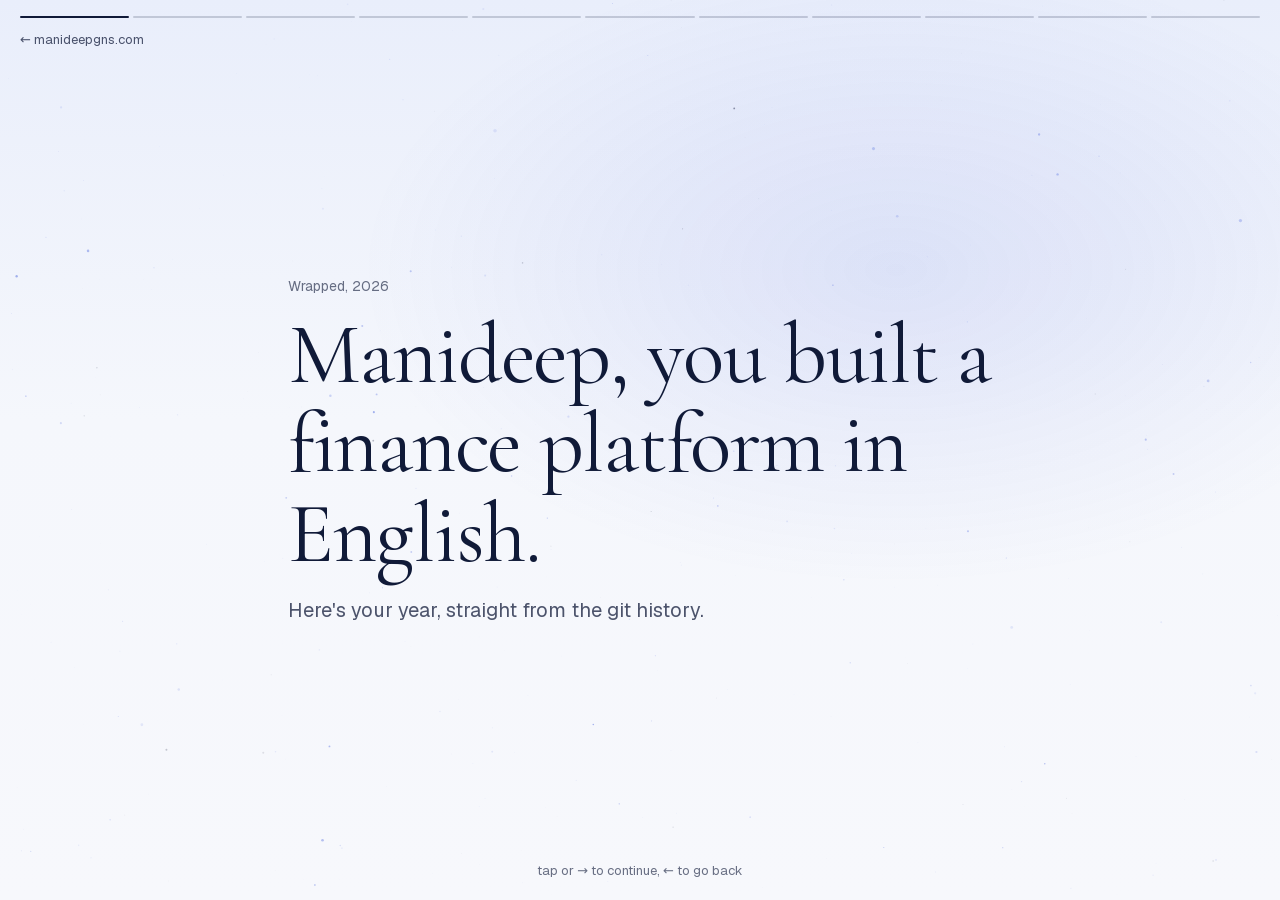
==== commit 48f123ed: "fix(site): design check fixes: body weight per theme, one card radius, Wrapped tints by day Co-Autho" ====
--- a/wrapped/index.html
+++ b/wrapped/index.html
@@ -42,6 +42,8 @@
   .back { position:fixed; top:30px; left:20px; z-index:11; font-size:13px; color:var(--dim) }
   .tap { position:fixed; top:0; bottom:0; z-index:5; cursor:pointer }
   .tap.l { left:0; width:35% } .tap.r { right:0; width:65% }
+  [data-theme="light"] .chart div { background: var(--accent) }
+  [data-theme="light"] .slide h2, [data-theme="light"] .quote { color: var(--accent) }
   @media (prefers-reduced-motion: reduce) { .slide.on, .chart div, ol li { animation:none } .bars i.on b { animation:none; width:100% } }
 </style>
 </head>
@@ -51,13 +53,13 @@
 <div class="bars" id="bars"></div>
 <div class="tap l" id="prev"></div><div class="tap r" id="next"></div>
 
-<section class="slide" data-bg="radial-gradient(60% 50% at 70% 30%, rgba(var(--star-warm),.10), transparent 70%)">
+<section class="slide" data-bg="radial-gradient(60% 50% at 70% 30%, rgba(var(--tint-warm),.10), transparent 70%)">
   <div class="k">Wrapped, 2026</div>
   <h1>Manideep, you built a finance platform in English.</h1>
   <p>Here's your year, straight from the git history.</p>
 </section>
 
-<section class="slide" data-bg="radial-gradient(55% 45% at 25% 70%, rgba(var(--star-cool),.10), transparent 70%)">
+<section class="slide" data-bg="radial-gradient(55% 45% at 25% 70%, rgba(var(--tint-cool),.10), transparent 70%)">
   <div class="k">It all started on</div>
   <h1>18 January 2026</h1>
   <div class="quote">“first commit”</div>
@@ -66,34 +68,34 @@
   <p>Controls before features. <strong>The most CA move in software history.</strong></p>
 </section>
 
-<section class="slide" data-bg="radial-gradient(60% 50% at 70% 30%, rgba(var(--star-warm),.10), transparent 70%)">
+<section class="slide" data-bg="radial-gradient(60% 50% at 70% 30%, rgba(var(--tint-warm),.10), transparent 70%)">
   <div class="k">This year you shipped</div>
   <div class="big">4,078</div>
   <h2>commits</h2>
   <p>On <strong>215 different days</strong>. Your longest streak was <strong>61 days in a row</strong>, two months without one day off from shipping.</p>
 </section>
 
-<section class="slide" data-bg="radial-gradient(55% 45% at 25% 70%, rgba(var(--star-cool),.10), transparent 70%)">
+<section class="slide" data-bg="radial-gradient(55% 45% at 25% 70%, rgba(var(--tint-cool),.10), transparent 70%)">
   <div class="k">Your month</div>
   <h1>September</h1>
   <p><strong>1,116 commits</strong>, 12× your January. You didn't slow down, you compounded.</p>
   <div class="chart" id="months"></div>
 </section>
 
-<section class="slide" data-bg="radial-gradient(60% 50% at 70% 30%, rgba(var(--star-warm),.10), transparent 70%)">
+<section class="slide" data-bg="radial-gradient(60% 50% at 70% 30%, rgba(var(--tint-warm),.10), transparent 70%)">
   <div class="k">Your hour</div>
   <h1>4 PM</h1>
   <p>Your peak hour. But <strong>83 changes landed between midnight and 1 AM</strong>, and a few before sunrise.</p>
   <p>The books close in the day. The building happens at night.</p>
 </section>
 
-<section class="slide" data-bg="radial-gradient(55% 45% at 25% 70%, rgba(var(--star-cool),.10), transparent 70%)">
+<section class="slide" data-bg="radial-gradient(55% 45% at 25% 70%, rgba(var(--tint-cool),.10), transparent 70%)">
   <div class="k">Your favourite day to build</div>
   <h1>Saturday</h1>
   <p><strong>650 commits</strong>, more than any weekday. Atlance is your weekend hobby that became the company's back office.</p>
 </section>
 
-<section class="slide" data-bg="radial-gradient(60% 50% at 70% 30%, rgba(var(--star-warm),.10), transparent 70%)">
+<section class="slide" data-bg="radial-gradient(60% 50% at 70% 30%, rgba(var(--tint-warm),.10), transparent 70%)">
   <div class="k">Perfectly balanced</div>
   <div class="vs">
     <div><div class="big">1,340</div><h2>features</h2></div>
@@ -102,7 +104,7 @@
   <p>For every new thing, almost exactly one fix. <strong>Your books balance, even in code.</strong></p>
 </section>
 
-<section class="slide" data-bg="radial-gradient(55% 45% at 25% 70%, rgba(var(--star-cool),.10), transparent 70%)">
+<section class="slide" data-bg="radial-gradient(55% 45% at 25% 70%, rgba(var(--tint-cool),.10), transparent 70%)">
   <div class="k">Your top artists</div>
   <h2>The modules you couldn't stop playing</h2>
   <ol>
@@ -115,21 +117,21 @@
   <p>Billing outsold everything else. No surprise there.</p>
 </section>
 
-<section class="slide" data-bg="radial-gradient(60% 50% at 70% 30%, rgba(var(--star-warm),.10), transparent 70%)">
+<section class="slide" data-bg="radial-gradient(60% 50% at 70% 30%, rgba(var(--tint-warm),.10), transparent 70%)">
   <div class="k">Your biggest day</div>
   <h1>2 September</h1>
   <div class="big">87</div>
   <p>commits in a single day. That's one every <strong>16 minutes</strong>, all day.</p>
 </section>
 
-<section class="slide" data-bg="radial-gradient(55% 45% at 25% 70%, rgba(var(--star-cool),.10), transparent 70%)">
+<section class="slide" data-bg="radial-gradient(55% 45% at 25% 70%, rgba(var(--tint-cool),.10), transparent 70%)">
   <div class="k">Most quoted person in the codebase</div>
   <h1>“owner”</h1>
   <p>Your rulings are written into <strong>117 commit messages</strong>. When the code needs to know why, it quotes you.</p>
   <p>Oh, and <strong>21 reverts</strong>. Even auditors change their minds.</p>
 </section>
 
-<section class="slide" data-bg="radial-gradient(60% 50% at 70% 30%, rgba(var(--star-warm),.10), transparent 70%)">
+<section class="slide" data-bg="radial-gradient(60% 50% at 70% 30%, rgba(var(--tint-warm),.10), transparent 70%)">
   <div class="k">That's a wrap</div>
   <h1>Not bad for someone whose only coding language is English.</h1>
   <p>See you in Wrapped 2027.</p>
--- a/assets/site.css
+++ b/assets/site.css
@@ -7,41 +7,39 @@
 @font-face { font-family: 'Geist'; font-style: normal; font-weight: 100 900; font-display: swap; src: url(../fonts/geist.woff2) format('woff2') }
 
 :root {
-  --night: #040406; --bg-rgb: 4,4,6; --ink: #f2efe8; --ink-rgb: 242,239,232;
+  --night: #040406; --bg-rgb: 4,4,6; --sky: var(--night); --ink: #f2efe8; --ink-rgb: 242,239,232;
   --dim: rgba(var(--ink-rgb),.66); --faint: rgba(var(--ink-rgb),.56);
   --rule: rgba(var(--ink-rgb),.14); --line: rgba(var(--ink-rgb),.5); --glass: rgba(10,10,14,.55);
   --on-ink: #0b0b0d; --ink-hi: #fff; --code-bg: rgba(8,8,12,.8);
-  --accent: var(--ink); --em: var(--ink);
+  --accent: var(--ink); --accent-rgb: var(--ink-rgb);
   /* stars and their glow, as r,g,b so canvas and CSS share them */
   --star-warm: 255,226,189; --star-cool: 238,242,255; --glow: 255,246,230; --star-a: 1;
+  --tint-warm: 255,236,206; --tint-cool: 206,214,255;
+  /* thin type glows on black, so night reads lighter; paper needs the regular weight */
+  --body-w: 300;
   --serif: 'Cormorant Garamond', Georgia, serif; --sans: Geist, system-ui, sans-serif;
   color-scheme: dark;
 }
-/* daytime: the same sky as an old printed star atlas. Cream paper, indigo ink, vermilion for the bright stars */
+/* day: the atlas printed in one ink. Porcelain paper, navy type, and ultramarine as the only colour,
+   carried by everything the night draws in starlight: the name, the stars, the lines, the links */
 :root[data-theme="light"] {
-  --night: #f5efe3; --bg-rgb: 245,239,227; --ink: #1c2140; --ink-rgb: 28,33,64;
-  --dim: rgba(var(--ink-rgb),.78); --faint: rgba(var(--ink-rgb),.68);
-  --rule: rgba(var(--ink-rgb),.16); --line: rgba(var(--ink-rgb),.42); --glass: rgba(245,239,227,.7);
-  --on-ink: #f5efe3; --ink-hi: #c2410c; --code-bg: rgba(255,255,255,.55);
-  --accent: #c2410c; --em: #c2410c;
-  --star-warm: 194,65,12; --star-cool: 37,84,196; --glow: 194,65,12; --star-a: .7;
+  --night: #e9eefb; --bg-rgb: 233,238,251; --ink: #101a38; --ink-rgb: 16,26,56;
+  --sky: linear-gradient(180deg, #e9eefb 0, #f5f7fc 420px, #f7f8fc 100%);
+  --dim: rgba(var(--ink-rgb),.74); --faint: rgba(var(--ink-rgb),.62);
+  --rule: rgba(var(--ink-rgb),.12); --line: rgba(35,67,214,.55); --glass: rgba(247,248,252,.75);
+  --on-ink: #f7f8fc; --ink-hi: #1a35b8; --code-bg: rgba(255,255,255,.7);
+  --accent: #2343d6; --accent-rgb: 35,67,214;
+  --star-warm: 16,26,56; --star-cool: 35,67,214; --glow: 35,67,214; --star-a: .55;
+  --tint-warm: 35,67,214; --tint-cool: 35,67,214; --body-w: 400;
   color-scheme: light;
 }
-@media (prefers-color-scheme: light) {
-  :root:not([data-theme="dark"]) {
-    --night: #f5efe3; --bg-rgb: 245,239,227; --ink: #1c2140; --ink-rgb: 28,33,64;
-    --dim: rgba(var(--ink-rgb),.78); --faint: rgba(var(--ink-rgb),.68);
-    --rule: rgba(var(--ink-rgb),.16); --line: rgba(var(--ink-rgb),.42); --glass: rgba(245,239,227,.7);
-    --on-ink: #f5efe3; --ink-hi: #c2410c; --code-bg: rgba(255,255,255,.55);
-    --accent: #c2410c; --em: #c2410c;
-    --star-warm: 194,65,12; --star-cool: 37,84,196; --glow: 194,65,12; --star-a: .7;
-    color-scheme: light;
-  }
-}
 * { box-sizing: border-box; margin: 0; padding: 0 }
-html { background: var(--night); scroll-behavior: smooth; transition: background-color .4s }
-body { background: var(--night) }
-body { color: var(--ink); font: 16px/1.6 var(--sans); font-weight: 300; -webkit-font-smoothing: antialiased; text-rendering: optimizeLegibility }
+html { background: var(--night); scroll-behavior: smooth }
+body { background: var(--sky) fixed; min-height: 100vh }
+
+/* day/night switch: the new sky spreads out in a circle from the button (theme.js drives it) */
+::view-transition-old(root), ::view-transition-new(root) { animation: none; mix-blend-mode: normal }
+body { color: var(--ink); font: 16px/1.6 var(--sans); font-weight: var(--body-w); -webkit-font-smoothing: antialiased; text-rendering: optimizeLegibility }
 a { color: inherit; text-decoration: none }
 :focus-visible { outline: 1.5px solid var(--ink); outline-offset: 4px; border-radius: 4px }
 ::selection { background: rgba(var(--ink-rgb),.85); color: var(--on-ink) }
@@ -60,7 +58,18 @@
 /* sun / moon switch, added to the top bar by theme.js */
 .theme { background: none; border: 0; color: var(--dim); cursor: pointer; padding: 10px; margin: -10px -4px -10px 0; display: inline-grid; place-items: center; transition: color .3s }
 .theme:hover { color: var(--accent) }
+.theme svg { transition: transform .7s cubic-bezier(.16,1,.3,1) }
+.theme:active svg { transform: rotate(90deg) scale(.85) }
 .theme svg { width: 17px; height: 17px; display: block }
+/* day: the one ink does the work night gives to starlight */
+[data-theme="light"] .pill.solid { background: var(--accent); border-color: var(--accent) }
+[data-theme="light"] .pill:not(.solid):hover { background: rgba(var(--accent-rgb),.06); border-color: var(--accent); color: var(--accent) }
+[data-theme="light"] .top nav a:hover, [data-theme="light"] .top nav a[aria-current] { color: var(--accent) }
+[data-theme="light"] .page .kicker, [data-theme="light"] .essay-head .eyebrow, [data-theme="light"] .post .meta { color: var(--accent) }
+[data-theme="light"] .page h1 em, [data-theme="light"] .group h2, [data-theme="light"] .essay-body h2, [data-theme="light"] .post h2 { color: var(--accent) }
+[data-theme="light"] a.post:hover { border-color: var(--accent) }
+[data-theme="light"] .essay-body blockquote { color: var(--accent) }
+[data-theme="light"] ::selection { background: rgba(var(--accent-rgb),.2); color: var(--ink) }
 
 /* pills */
 .pill { display: inline-flex; gap: 8px; align-items: center; padding: 11px 20px; border: 1px solid rgba(var(--ink-rgb),.28); border-radius: 999px; font-size: 14px; font-weight: 400; transition: background .3s, border-color .3s }
@@ -80,7 +89,7 @@
 
 /* writing index */
 .posts { margin-top: 64px; display: grid; gap: 18px }
-.post { display: block; padding: 28px 30px; border: 1px solid var(--rule); border-radius: 18px; transition: border-color .3s, transform .3s cubic-bezier(.16,1,.3,1) }
+.post { display: block; padding: 28px 30px; border: 1px solid var(--rule); border-radius: 16px; transition: border-color .3s, transform .3s cubic-bezier(.16,1,.3,1) }
 a.post:hover { border-color: rgba(var(--ink-rgb),.4); transform: translateY(-2px) }
 .post .meta { color: var(--faint); font-size: 13.5px }
 .post h2 { font-family: var(--serif); font-style: italic; font-weight: 400; font-size: 34px; line-height: 1.1; margin-top: 8px }
@@ -114,12 +123,12 @@
 .essay-body blockquote p { color: inherit; margin: 0 }
 .essay-body .callout { margin: 26px 0; padding: 20px 24px; border: 1px solid var(--rule); border-radius: 16px }
 .essay-body .callout p { margin: 0 }
-.essay-body pre { margin: 22px 0 26px; padding: 20px; overflow-x: auto; border: 1px solid var(--rule); border-radius: 14px; background: var(--code-bg); font: 12.5px/1.5 ui-monospace, 'SF Mono', Menlo, monospace; color: rgba(var(--ink-rgb),.82) }
+.essay-body pre { margin: 22px 0 26px; padding: 20px; overflow-x: auto; border: 1px solid var(--rule); border-radius: 16px; background: var(--code-bg); font: 12.5px/1.5 ui-monospace, 'SF Mono', Menlo, monospace; color: rgba(var(--ink-rgb),.82) }
 .essay-body table { width: 100%; border-collapse: collapse; margin: 18px 0 26px; font-size: 15px }
 .essay-body th, .essay-body td { text-align: left; padding: 10px 12px; border-bottom: 1px solid var(--rule); vertical-align: top }
 .essay-body th { font-weight: 500; color: var(--dim) }
 .essay-body code { font: .88em ui-monospace, 'SF Mono', Menlo, monospace }
-.status-frame { margin-top: 48px; padding: 24px 26px; border: 1px solid var(--rule); border-radius: 18px }
+.status-frame { margin-top: 48px; padding: 24px 26px; border: 1px solid var(--rule); border-radius: 16px }
 .status-head { font-family: var(--serif); font-style: italic; font-size: 26px; margin-bottom: 8px }
 .essay-foot { margin-top: 56px; padding-top: 24px; border-top: 1px solid var(--rule); color: var(--faint); font-size: 14px }
 .essay-foot .back { color: var(--ink) }
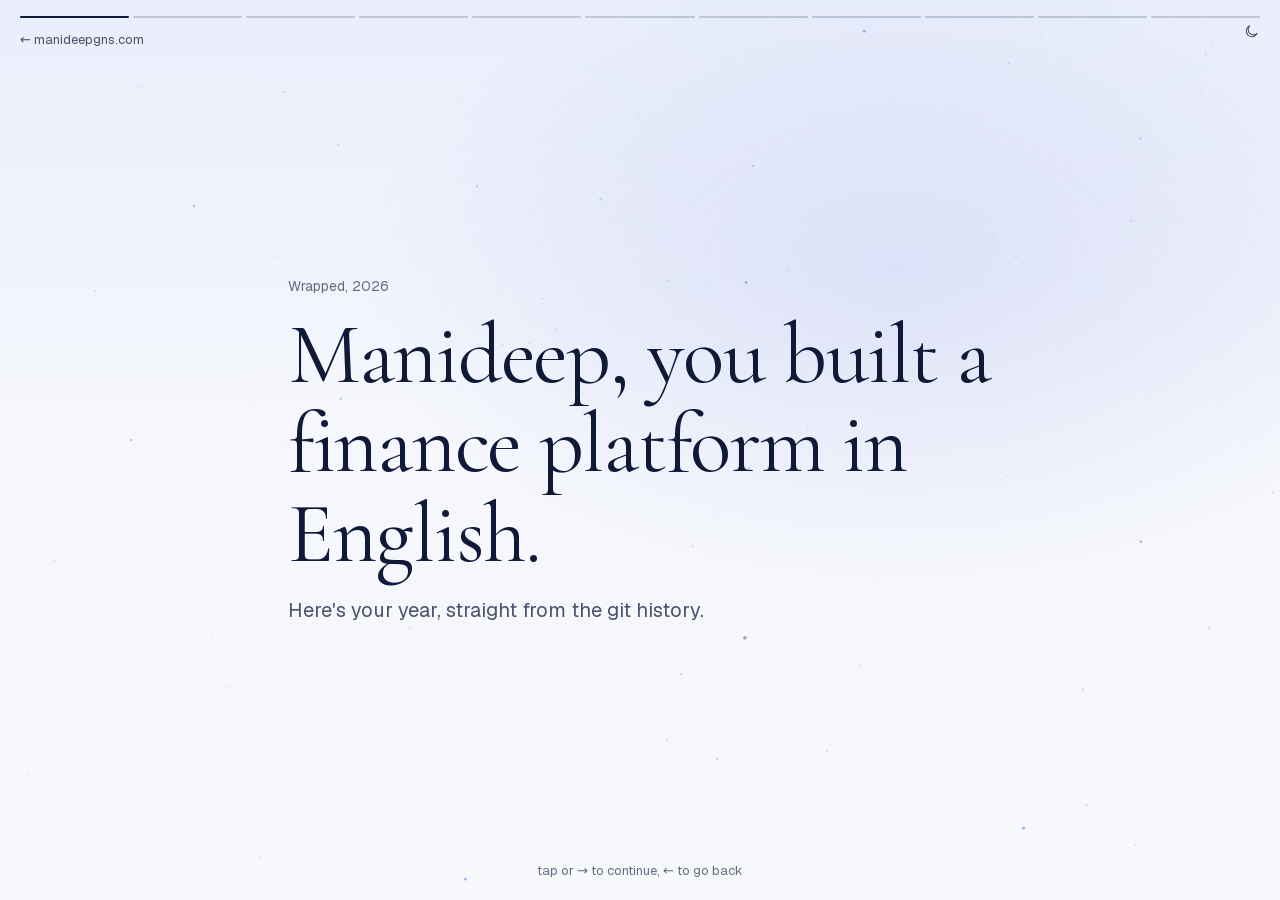
==== commit ac6adeba: "feat(site): Atlance case study, portrait, audit note, Wrapped switch, fresh preview cards - work/atl" ====
--- a/wrapped/index.html
+++ b/wrapped/index.html
@@ -40,6 +40,7 @@
   .vs h2 { font-size:28px }
   .hint { position:fixed; bottom:18px; left:0; right:0; text-align:center; font-size:13px; color:var(--faint); z-index:4 }
   .back { position:fixed; top:30px; left:20px; z-index:11; font-size:13px; color:var(--dim) }
+  .theme-slot { position:fixed; top:22px; right:14px; z-index:11 }
   .tap { position:fixed; top:0; bottom:0; z-index:5; cursor:pointer }
   .tap.l { left:0; width:35% } .tap.r { right:0; width:65% }
   [data-theme="light"] .chart div { background: var(--accent) }
@@ -51,6 +52,7 @@
 <canvas class="stars" data-flight="calm" aria-hidden="true"></canvas>
 <div class="glow" id="bg"></div>
 <div class="bars" id="bars"></div>
+<div class="theme-slot"></div>
 <div class="tap l" id="prev"></div><div class="tap r" id="next"></div>
 
 <section class="slide" data-bg="radial-gradient(60% 50% at 70% 30%, rgba(var(--tint-warm),.10), transparent 70%)">
--- a/assets/site.css
+++ b/assets/site.css
@@ -80,6 +80,27 @@
 footer.foot { position: relative; z-index: 2; display: flex; justify-content: space-between; gap: 16px; max-width: 1240px; margin: 0 auto; padding: 28px 36px 40px; color: var(--faint); font-size: 13px; border-top: 1px solid var(--rule) }
 footer.foot a:hover { color: var(--ink) }
 
+/* ── drawings (assets/art.js) ── */
+/* the drawings: small constellations that carry a caption, never a riddle. Drawn whole on load */
+.art { margin: 0 }
+.art svg { width: 100%; max-width: 520px; height: auto; display: block; margin: 0 0 0 auto; overflow: visible }
+.art figcaption { margin-top: 18px; text-align: right; color: var(--faint); font-size: 13.5px }
+.art .ln { stroke: var(--line); stroke-width: 1 }
+.art .st { fill: var(--ink); opacity: .9 }
+.art .st.lit { filter: drop-shadow(0 0 5px rgba(var(--glow),.9)); fill: var(--accent) }
+.art .ha { fill: url(#halo); opacity: .6 }
+.art .tx { fill: var(--dim); font-family: var(--sans); font-weight: 300 }
+.art .tx.big { fill: var(--ink); font-family: var(--serif); font-weight: 500 }
+.art .tx.it { fill: var(--ink); font-family: var(--serif); font-style: italic }
+.art .flow { fill: none; stroke: var(--ink); stroke-width: .6; opacity: .12 }
+.art .packet { fill: rgb(var(--star-warm)); filter: drop-shadow(0 0 3px rgba(var(--star-warm),.9)) }
+.art .ln.back { fill: none; stroke-dasharray: 3 5; opacity: .7 }
+[data-theme="light"] .art .st { fill: var(--accent); opacity: 1 }
+[data-theme="light"] .art .st.lit, [data-theme="light"] .art .packet { filter: none }
+[data-theme="light"] .art .ha { display: none }
+[data-theme="light"] .art .ha.lit { display: inline; fill: none; stroke: var(--accent); stroke-width: 1; r: 10px; opacity: .45 }
+[data-theme="light"] .art .flow { stroke: var(--accent); opacity: .22 }
+
 /* ── reading pages (writing, memo, stack) ── */
 .page { position: relative; z-index: 2; max-width: 760px; margin: 0 auto; padding: 150px 28px 96px }
 .page .kicker { color: var(--faint); font-size: 14px }
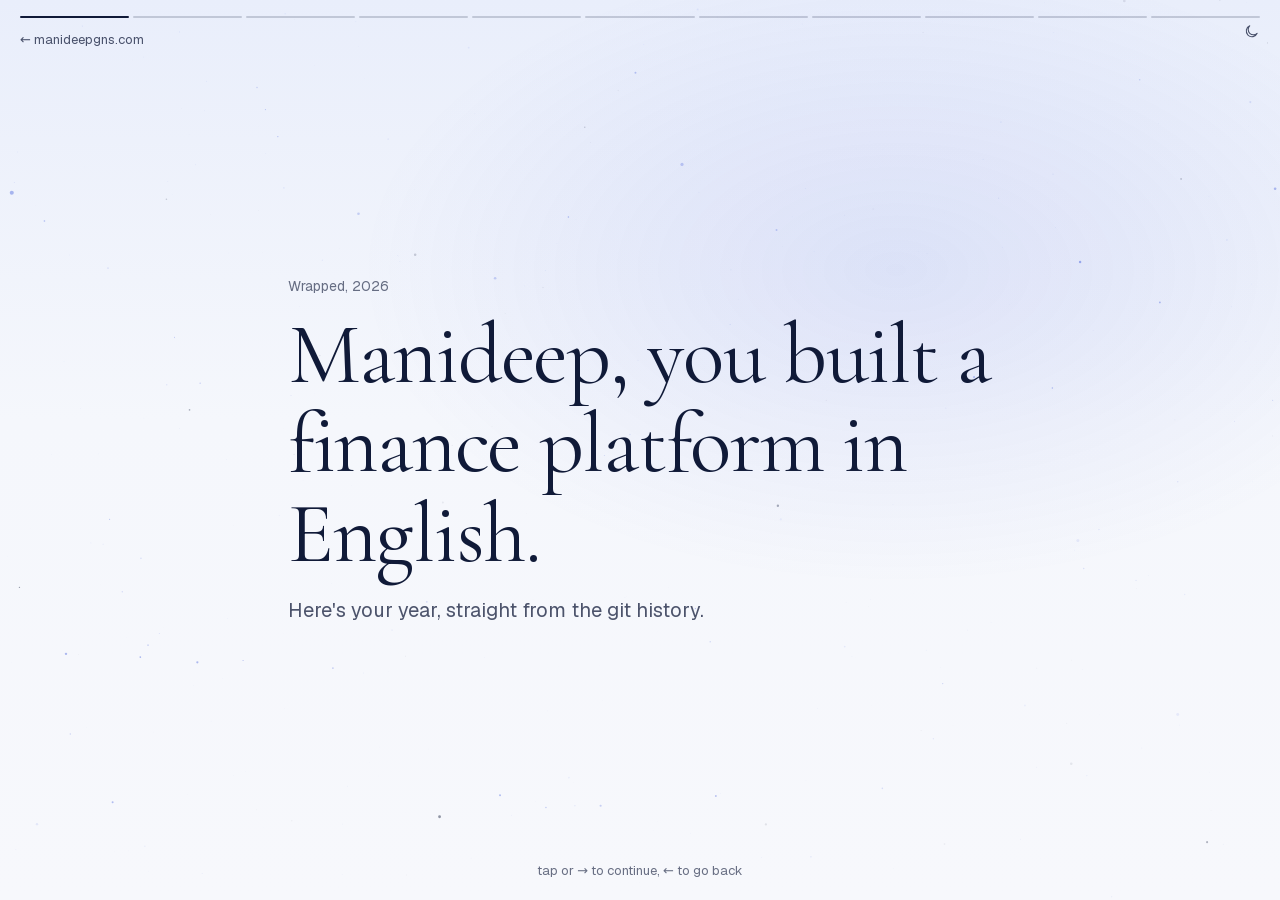
==== commit 8d3bc376: "fix(site): page and stylesheet can no longer get out of step in the browser Root cause: Cloudflare s" ====
--- a/wrapped/index.html
+++ b/wrapped/index.html
@@ -6,8 +6,8 @@
 <title>Wrapped 2026 | Manideep GNS</title>
 <meta name="description" content="My first year of building Atlance, told like Spotify Wrapped.">
 <link rel="icon" type="image/svg+xml" href="../favicon.svg">
-<script src="../assets/theme.js"></script>
-<link rel="stylesheet" href="../assets/site.css">
+<script src="../assets/theme.js?v=20261012"></script>
+<link rel="stylesheet" href="../assets/site.css?v=20261012">
 <style>
   html,body { height:100%; overflow:hidden }
   .glow { position:fixed; inset:0; z-index:1; pointer-events:none; transition: background 1.2s ease }
@@ -170,6 +170,6 @@
   })
   show(0)
 </script>
-<script src="../assets/sky.js" defer></script>
+<script src="../assets/sky.js?v=20261012" defer></script>
 </body>
 </html>
